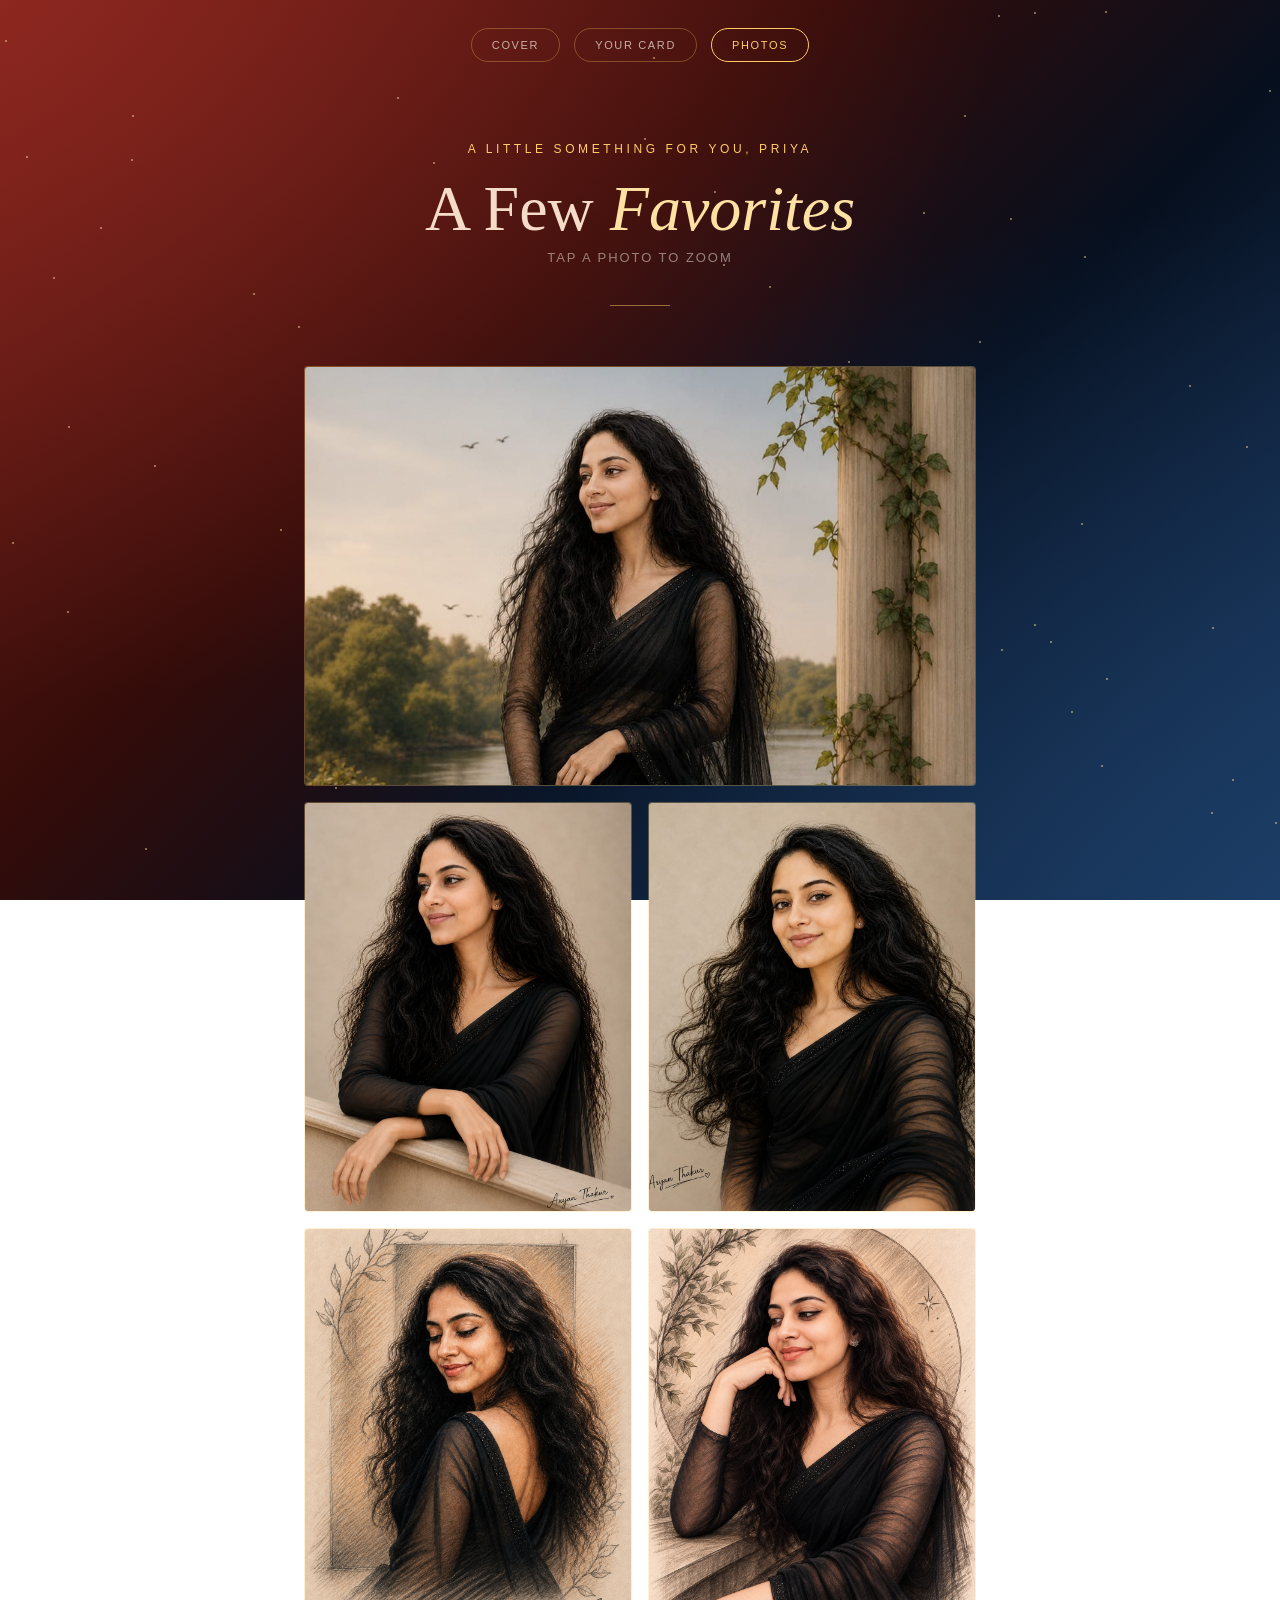
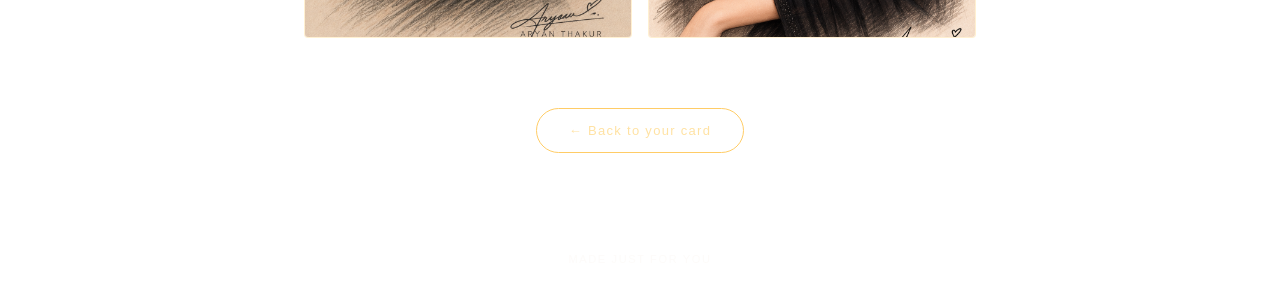
==== gallery.html @ c3a7b351 "Add files via upload" ====
<!DOCTYPE html>
<html lang="en">
<head>
<meta charset="UTF-8">
<meta name="viewport" content="width=device-width, initial-scale=1.0">
<title>Happy Birthday, Priya — Photos</title>
<meta property="og:title" content="Happy Birthday, Priya 🎂">
<meta property="og:description" content="A few favorites, just for you.">
<meta name="description" content="A few favorite photos, just for you, Priya.">
<meta name="theme-color" content="#340c09">
<link rel="stylesheet" href="style.css">
</head>
<body>

<div class="stars" id="stars"></div>

<nav class="page-nav">
  <a href="index.html" class="nav-link">Cover</a>
  <a href="message.html" class="nav-link">Your Card</a>
  <a href="gallery.html" class="nav-link active">Photos</a>
</nav>

<main>
  <div class="eyebrow">A little something for you, Priya</div>
  <h1>A Few <em>Favorites</em></h1>
  <div class="date-line">TAP A PHOTO TO ZOOM</div>
  <div class="divider"></div>

  <div class="gallery reveal" id="gallery">
    <div class="frame"><img src="assets/photo1.png" alt="Photo 1"></div>
    <div class="frame"><img src="assets/photo2.png" alt="Photo 2"></div>
    <div class="frame"><img src="assets/photo3.png" alt="Photo 3"></div>
    <div class="frame"><img src="assets/photo4.png" alt="Photo 4"></div>
    <div class="frame"><img src="assets/photo5.png" alt="Photo 5"></div>
  </div>

  <div class="page-actions reveal">
    <a href="message.html" class="candle-btn" style="text-decoration:none;">← Back to your card</a>
  </div>
</main>

<div class="lightbox" id="lightbox">
  <button class="lightbox-close" id="lightboxClose">✕</button>
  <img id="lightboxImg" src="" alt="Enlarged photo">
</div>

<footer>Made just for you</footer>

<script src="script.js"></script>
</body>
</html>
---- style.css ----
:root{
  --night: #7a1f18;
  --night-deep: #340c09;
  --blue: #1c3d66;
  --blue-deep: #060f1e;
  --gold: #ffcc66;
  --gold-soft: #ffe2a3;
  --cream: #f5dcc8;
  --line: rgba(255,204,102,0.3);
}

*{box-sizing:border-box;}

body{
  margin:0;
  background:
    radial-gradient(ellipse at top left, rgba(156,46,38,0.55) 0%, transparent 55%),
    radial-gradient(ellipse at bottom right, rgba(28,61,102,0.6) 0%, transparent 55%),
    linear-gradient(135deg, var(--night) 0%, var(--night-deep) 38%, var(--blue-deep) 62%, var(--blue) 100%);
  background-attachment: fixed;
  color: var(--cream);
  font-family: 'Georgia', 'Times New Roman', serif;
  min-height:100vh;
  overflow-x:hidden;
}

a{color:inherit;}

/* stars */
.stars{
  position:fixed;
  inset:0;
  z-index:0;
  pointer-events:none;
}
.star{
  position:absolute;
  width:2px;
  height:2px;
  background:var(--gold-soft);
  border-radius:50%;
  opacity:0.6;
  animation: twinkle 4s ease-in-out infinite;
}
@keyframes twinkle{
  0%,100%{opacity:0.15;}
  50%{opacity:0.9;}
}

@media (prefers-reduced-motion: reduce){
  .star{animation:none;opacity:0.4;}
}

main{
  position:relative;
  z-index:1;
  max-width:720px;
  margin:0 auto;
  padding: 80px 24px 100px;
}

.eyebrow{
  font-family: 'Helvetica Neue', Arial, sans-serif;
  letter-spacing: 0.3em;
  text-transform: uppercase;
  font-size: 12px;
  color: var(--gold);
  text-align:center;
  margin-bottom: 18px;
}

h1{
  font-size: clamp(38px, 7vw, 64px);
  text-align:center;
  margin: 0 0 6px;
  font-weight: 400;
  line-height: 1.1;
  color: var(--cream);
}

h1 em{
  font-style: italic;
  color: var(--gold-soft);
}

.date-line{
  text-align:center;
  font-family: 'Helvetica Neue', Arial, sans-serif;
  font-size: 13px;
  letter-spacing: 0.15em;
  color: rgba(246,241,230,0.5);
  margin-bottom: 40px;
}

.divider{
  width: 60px;
  height: 1px;
  background: var(--gold);
  margin: 0 auto 60px;
  opacity: 0.5;
}

.letter{
  background: rgba(255,255,255,0.03);
  border: 1px solid var(--line);
  border-radius: 4px;
  padding: 48px 40px;
  margin-bottom: 64px;
  font-size: 18px;
  line-height: 1.85;
  color: rgba(246,241,230,0.92);
}

.letter p{margin: 0 0 20px;}
.letter p:last-child{margin-bottom:0;}

.signature{
  text-align:right;
  font-style: italic;
  color: var(--gold-soft);
  margin-top: 32px;
}

/* Photo section */
.gallery-heading{
  text-align:center;
  font-family: 'Helvetica Neue', Arial, sans-serif;
  letter-spacing: 0.2em;
  text-transform: uppercase;
  font-size: 12px;
  color: var(--gold);
  margin-bottom: 32px;
}

.gallery{
  display:grid;
  grid-template-columns: repeat(2, 1fr);
  gap: 16px;
  margin-bottom: 70px;
}

.gallery .frame:first-child{
  grid-column: span 2;
  aspect-ratio: 16/10;
}

.gallery .frame:first-child img{
  object-position: top center;
}

.frame{
  aspect-ratio: 4/5;
  border: 1px solid var(--line);
  border-radius: 4px;
  background: rgba(255,255,255,0.02);
  display:flex;
  align-items:center;
  justify-content:center;
  overflow:hidden;
  position:relative;
  cursor: zoom-in;
}

.frame img{
  width:100%;
  height:100%;
  object-fit:cover;
  display:block;
}

.frame:nth-child(3), .frame:nth-child(4){
  grid-column: span 1;
}

/* Wish reveal */
.wish-box{
  text-align:center;
  padding: 50px 24px;
  border-top: 1px solid var(--line);
}

.wish-label{
  font-family: 'Helvetica Neue', Arial, sans-serif;
  letter-spacing: 0.2em;
  text-transform: uppercase;
  font-size: 12px;
  color: var(--gold);
  margin-bottom: 20px;
}

.candle-btn{
  background: none;
  border: 1px solid var(--gold);
  color: var(--gold-soft);
  font-family: 'Helvetica Neue', Arial, sans-serif;
  letter-spacing: 0.1em;
  font-size: 13px;
  padding: 14px 32px;
  border-radius: 999px;
  cursor: pointer;
  transition: all 0.4s ease;
}

.candle-btn:hover, .candle-btn:focus-visible{
  background: var(--gold);
  color: var(--night-deep);
}

.wish-text{
  max-width: 480px;
  margin: 36px auto 0;
  font-size: 20px;
  font-style: italic;
  line-height: 1.7;
  color: var(--gold-soft);
  opacity: 0;
  max-height: 0;
  overflow: hidden;
  transition: opacity 0.8s ease;
}

.wish-text.show{
  opacity: 1;
  max-height: 400px;
  margin-top: 36px;
}

footer{
  text-align:center;
  font-family: 'Helvetica Neue', Arial, sans-serif;
  font-size: 11px;
  letter-spacing: 0.15em;
  text-transform: uppercase;
  color: rgba(246,241,230,0.25);
  padding-bottom: 20px;
}

/* Surprises */
.surprises{
  text-align:center;
  padding: 50px 24px 10px;
  border-top: 1px solid var(--line);
}

.box-grid{
  display:grid;
  grid-template-columns: repeat(3, 1fr);
  gap: 14px;
  max-width: 420px;
  margin: 0 auto;
}

.gift-box{
  background: rgba(255,255,255,0.03);
  border: 1px solid var(--line);
  border-radius: 8px;
  padding: 24px 8px;
  cursor: pointer;
  display:flex;
  flex-direction:column;
  align-items:center;
  gap: 10px;
  transition: transform 0.3s ease, border-color 0.3s ease, background 0.3s ease;
  font-family: 'Helvetica Neue', Arial, sans-serif;
}

.gift-box:hover, .gift-box:focus-visible{
  transform: translateY(-4px);
  border-color: var(--gold);
  background: rgba(227,181,103,0.06);
}

.gift-box.opened{
  border-color: var(--gold);
  background: rgba(227,181,103,0.08);
}

.box-icon{
  font-size: 28px;
}

.box-label{
  font-size: 10px;
  letter-spacing: 0.1em;
  text-transform: uppercase;
  color: rgba(246,241,230,0.5);
}

.box-reveal{
  max-width: 480px;
  margin: 28px auto 0;
  font-size: 18px;
  font-style: italic;
  line-height: 1.7;
  color: var(--gold-soft);
  min-height: 30px;
}

.confetti-piece{
  position:fixed;
  top:-20px;
  width:8px;
  height:14px;
  z-index:999;
  pointer-events:none;
  opacity:0.9;
}

.confetti-piece.emoji-piece{
  width:auto;
  height:auto;
  background:none !important;
  font-size: 26px;
  line-height: 1;
}

.firework-particle{
  position:fixed;
  width:6px;
  height:6px;
  border-radius:50%;
  z-index:999;
  pointer-events:none;
  box-shadow: 0 0 6px 1px currentColor;
  transition: transform 0.9s cubic-bezier(0.15,0.6,0.3,1), opacity 0.9s ease-out;
}

.firework-flash{
  position:fixed;
  width:4px;
  height:4px;
  border-radius:50%;
  background: var(--cream);
  z-index:998;
  pointer-events:none;
  transform: scale(1);
  opacity: 1;
  transition: transform 0.35s ease-out, opacity 0.35s ease-out;
}

.spark{
  position:fixed;
  width:6px;
  height:6px;
  border-radius:50%;
  z-index:998;
  pointer-events:none;
  transition: transform 1s cubic-bezier(0.15,0.6,0.3,1), opacity 1s ease-out;
}

@media (prefers-reduced-motion: reduce){
  .confetti-piece{display:none;}
}

/* Scroll reveal */
.reveal{
  opacity: 0;
  transform: translateY(24px);
  transition: opacity 0.8s ease, transform 0.8s ease;
}
.reveal.in-view{
  opacity: 1;
  transform: translateY(0);
}

@media (prefers-reduced-motion: reduce){
  .reveal{opacity:1; transform:none; transition:none;}
}

/* Interactive checklist */
.check-item{
  display:flex;
  align-items:flex-start;
  gap: 14px;
  cursor: pointer;
  margin: 0 0 20px;
  user-select: none;
}
.check-item:last-child{margin-bottom:0;}

.check-box{
  flex-shrink:0;
  width: 20px;
  height: 20px;
  border: 1px solid var(--gold);
  border-radius: 4px;
  margin-top: 4px;
  position: relative;
  transition: background 0.3s ease;
}

.check-item.checked .check-box{
  background: var(--gold);
}

.check-box::after{
  content:'';
  position:absolute;
  left: 6px;
  top: 2px;
  width: 5px;
  height: 10px;
  border: solid var(--night-deep);
  border-width: 0 2px 2px 0;
  transform: rotate(45deg);
  opacity: 0;
  transition: opacity 0.2s ease;
}

.check-item.checked .check-box::after{
  opacity: 1;
}

.check-item span.check-text{
  transition: opacity 0.3s ease, text-decoration-color 0.3s ease;
  text-decoration: line-through;
  text-decoration-color: transparent;
}

.check-item.checked span.check-text{
  opacity: 0.55;
  text-decoration-color: var(--gold-soft);
}

/* Flip cards */
.flip-grid{
  display:grid;
  grid-template-columns: repeat(2, 1fr);
  gap: 14px;
}

.flip-card{
  perspective: 1000px;
  height: 130px;
}

.flip-inner{
  position:relative;
  width:100%;
  height:100%;
  transition: transform 0.6s;
  transform-style: preserve-3d;
  cursor: pointer;
}

.flip-card.flipped .flip-inner{
  transform: rotateY(180deg);
}

.flip-front, .flip-back{
  position:absolute;
  inset:0;
  backface-visibility: hidden;
  border: 1px solid var(--line);
  border-radius: 6px;
  display:flex;
  align-items:center;
  justify-content:center;
  text-align:center;
  padding: 16px;
  font-family: 'Helvetica Neue', Arial, sans-serif;
}

.flip-front{
  background: rgba(255,255,255,0.03);
  font-size: 11px;
  letter-spacing: 0.1em;
  text-transform: uppercase;
  color: rgba(246,241,230,0.5);
}

.flip-back{
  background: rgba(227,181,103,0.08);
  transform: rotateY(180deg);
  font-size: 14px;
  line-height: 1.5;
  color: var(--gold-soft);
  font-style: italic;
}

/* Lightbox */
.lightbox{
  position:fixed;
  inset:0;
  background: rgba(6,10,20,0.92);
  display:flex;
  align-items:center;
  justify-content:center;
  z-index: 1000;
  opacity:0;
  pointer-events:none;
  transition: opacity 0.3s ease;
  padding: 24px;
}

.lightbox.open{
  opacity:1;
  pointer-events:auto;
}

.lightbox img{
  max-width: 100%;
  max-height: 85vh;
  border-radius: 6px;
  border: 1px solid var(--line);
}

.lightbox-close{
  position:absolute;
  top: 24px;
  right: 24px;
  background:none;
  border: 1px solid var(--gold);
  color: var(--gold-soft);
  width: 36px;
  height: 36px;
  border-radius: 50%;
  cursor:pointer;
  font-size: 16px;
  font-family: 'Helvetica Neue', Arial, sans-serif;
}

/* Spin wheel */
.wheel-wrap{
  display:flex;
  justify-content:center;
  margin-bottom: 24px;
}

.wheel{
  width: 90px;
  height: 90px;
  border-radius: 50%;
  border: 2px solid var(--gold);
  display:flex;
  align-items:center;
  justify-content:center;
  font-size: 40px;
  background: rgba(255,204,102,0.08);
  transition: transform 2.2s cubic-bezier(0.15,0.8,0.2,1);
}

/* Gift box pop animation */
@keyframes boxPop{
  0%{transform: scale(1) rotate(0);}
  30%{transform: scale(1.15) rotate(-6deg);}
  60%{transform: scale(0.95) rotate(4deg);}
  100%{transform: scale(1.05) rotate(0);}
}

.gift-box.opened .box-icon{
  animation: boxPop 0.5s ease;
  display:inline-block;
}

/* Scroll hint */
.scroll-hint{
  text-align:center;
  margin-top: 30px;
  font-family: 'Helvetica Neue', Arial, sans-serif;
  font-size: 10px;
  letter-spacing: 0.2em;
  text-transform: uppercase;
  color: rgba(246,241,230,0.35);
  animation: bounceHint 2.2s ease-in-out infinite;
}

.scroll-hint .arrow{
  display:block;
  font-size: 16px;
  margin-top: 6px;
  color: var(--gold);
}

@keyframes bounceHint{
  0%,100%{transform: translateY(0); opacity: 0.7;}
  50%{transform: translateY(6px); opacity: 1;}
}

@media (prefers-reduced-motion: reduce){
  .scroll-hint{animation:none;}
}

/* ---------- New: page nav ---------- */
.page-nav{
  position:relative;
  z-index:1;
  display:flex;
  justify-content:center;
  gap: 14px;
  flex-wrap: wrap;
  padding: 28px 24px 0;
  font-family: 'Helvetica Neue', Arial, sans-serif;
}

.nav-link{
  border: 1px solid var(--line);
  color: rgba(246,241,230,0.7);
  text-decoration:none;
  font-size: 11px;
  letter-spacing: 0.15em;
  text-transform: uppercase;
  padding: 10px 20px;
  border-radius: 999px;
  transition: all 0.3s ease;
}

.nav-link:hover{
  border-color: var(--gold);
  color: var(--gold-soft);
  background: rgba(227,181,103,0.06);
}

.nav-link.active{
  border-color: var(--gold);
  color: var(--gold);
}

.page-actions{
  display:flex;
  justify-content:center;
  gap: 16px;
  flex-wrap: wrap;
  margin-top: 50px;
}

/* ---------- New: cover / slide-to-reveal page ---------- */
.cover-wrap{
  position:relative;
  z-index:1;
  min-height:100vh;
  display:flex;
  align-items:center;
  justify-content:center;
  padding: 24px;
  overflow:hidden;
}

.cover-card{
  position:relative;
  width:100%;
  max-width: 380px;
  aspect-ratio: 3/4;
  border: 1px solid var(--line);
  border-radius: 10px;
  background: rgba(255,255,255,0.03);
  box-shadow: 0 30px 60px rgba(0,0,0,0.35);
  display:flex;
  align-items:center;
  justify-content:center;
  overflow:hidden;
}

.cover-seal{
  position:relative;
  z-index:3;
  text-align:center;
  cursor:pointer;
  user-select:none;
  padding: 20px;
  transition: opacity 0.5s ease, transform 0.5s ease;
}

.cover-seal.hidden{
  opacity:0;
  transform: scale(0.8);
  pointer-events:none;
}

.seal-ring{
  width: 84px;
  height: 84px;
  margin: 0 auto 18px;
  border-radius:50%;
  border: 1.5px solid var(--gold);
  display:flex;
  align-items:center;
  justify-content:center;
  font-size: 34px;
  background: rgba(255,204,102,0.08);
  animation: sealPulse 2.6s ease-in-out infinite;
}

@keyframes sealPulse{
  0%,100%{ transform: scale(1); }
  50%{ transform: scale(1.06); }
}

.cover-seal .tap-label{
  font-family: 'Helvetica Neue', Arial, sans-serif;
  font-size: 11px;
  letter-spacing: 0.2em;
  text-transform: uppercase;
  color: rgba(246,241,230,0.55);
}

.cover-seal .for-label{
  font-family: 'Helvetica Neue', Arial, sans-serif;
  font-size: 11px;
  letter-spacing: 0.3em;
  text-transform: uppercase;
  color: var(--gold);
  margin-bottom: 26px;
}

.cover-face{
  position:absolute;
  inset:0;
  z-index:2;
  display:flex;
  flex-direction:column;
  align-items:center;
  justify-content:center;
  text-align:center;
  padding: 36px 26px;
  transform: translateY(100%);
  transition: transform 1s cubic-bezier(0.2,0.8,0.2,1);
}

.cover-face.open{
  transform: translateY(0);
}

.cover-face h1{
  font-size: clamp(28px, 8vw, 40px);
  margin-bottom: 8px;
}

.cover-face .date-line{
  margin-bottom: 26px;
}

.cover-face p{
  font-size: 14px;
  line-height:1.7;
  color: rgba(246,241,230,0.75);
  max-width: 300px;
  margin: 0 0 30px;
}

@media (prefers-reduced-motion: reduce){
  .seal-ring{animation:none;}
}

@media (max-width: 480px){
  .letter{padding: 32px 24px; font-size: 16px;}
  .gallery{grid-template-columns: repeat(2, 1fr);}
  .box-grid{gap: 10px;}
  .box-icon{font-size: 22px;}
}
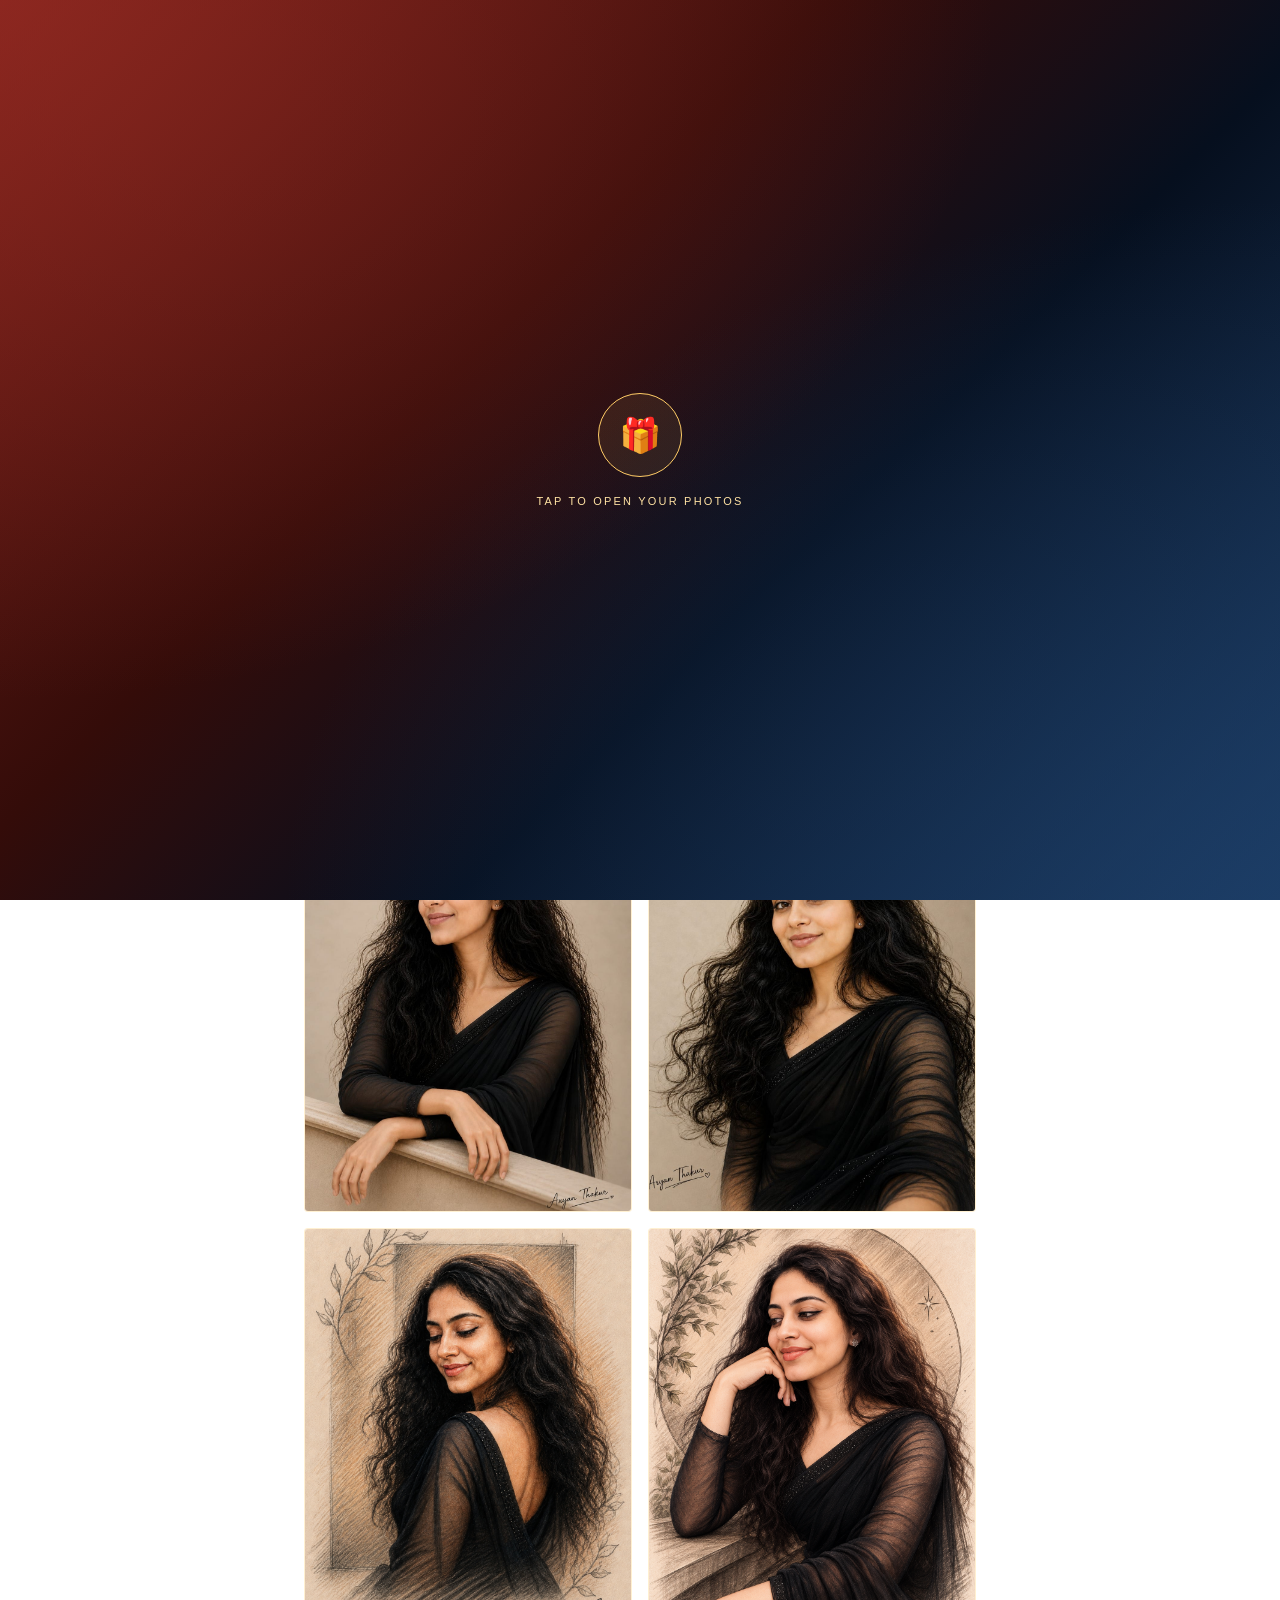
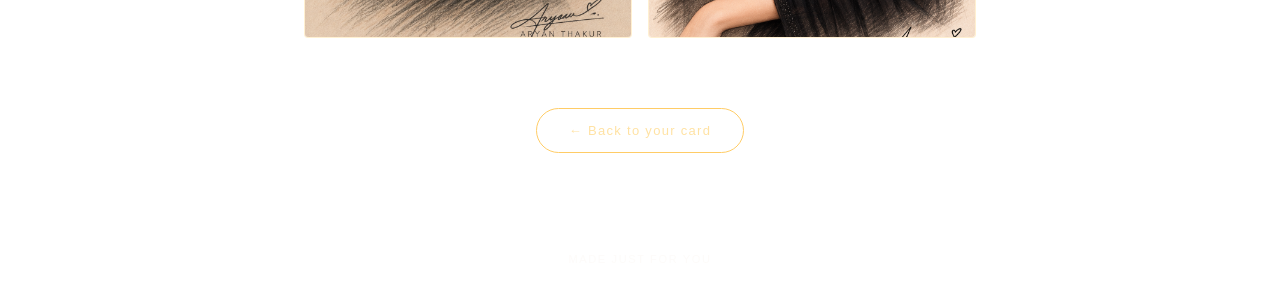
==== commit db0aacd8: "Update gallery.html" ====
--- a/gallery.html
+++ b/gallery.html
@@ -13,6 +13,36 @@
 <body>
 
 <div class="stars" id="stars"></div>
+
+<!-- Tap-to-enter gate: guarantees the song can play with sound,
+     since it starts right on the user's tap. -->
+<div id="galleryGate" style="
+  position:fixed; inset:0; z-index:1000;
+  display:flex; align-items:center; justify-content:center;
+  background: radial-gradient(ellipse at top left, rgba(156,46,38,0.55) 0%, transparent 55%),
+              radial-gradient(ellipse at bottom right, rgba(28,61,102,0.6) 0%, transparent 55%),
+              linear-gradient(135deg, #7a1f18 0%, #340c09 38%, #060f1e 62%, #1c3d66 100%);
+  cursor:pointer; text-align:center; padding:24px;">
+  <div>
+    <div style="width:84px;height:84px;margin:0 auto 18px;border-radius:50%;
+      border:1.5px solid var(--gold); display:flex; align-items:center; justify-content:center;
+      font-size:34px; background:rgba(255,204,102,0.08);">🎁</div>
+    <div style="font-family:'Helvetica Neue', Arial, sans-serif; letter-spacing:0.2em;
+      text-transform:uppercase; font-size:11px; color: var(--gold-soft);">Tap to open your photos</div>
+  </div>
+</div>
+
+<div id="suitSuitPlayer" style="position:fixed; width:1px; height:1px; overflow:hidden; opacity:0; pointer-events:none;"></div>
+<button id="suitSuitToggle" aria-label="Toggle Suit Suit song" style="
+  position:fixed; bottom:18px; right:18px; z-index:999;
+  background:linear-gradient(135deg, var(--gold) 0%, var(--gold-soft) 100%);
+  color:#340c09; border:none; border-radius:999px;
+  padding:10px 18px; font-family:'Helvetica Neue', Arial, sans-serif;
+  font-size:14px; font-weight:600; letter-spacing:.02em;
+  box-shadow:0 6px 20px rgba(0,0,0,0.35); cursor:pointer;
+  display:none; align-items:center; gap:8px;">
+  🎵 <span id="suitSuitLabel">Playing "Suit Suit" — tap to mute</span>
+</button>
 
 <nav class="page-nav">
   <a href="index.html" class="nav-link">Cover</a>
@@ -47,5 +77,72 @@
 <footer>Made just for you</footer>
 
 <script src="script.js"></script>
+
+<script>
+// Suit Suit song — plays with sound the moment the gate is tapped.
+// Uses the official YouTube video via the IFrame API (we don't host the audio file ourselves).
+(function(){
+  var VIDEO_ID = "88LgZ-cf_P4"; // Suit Suit — official video, Hindi Medium (T-Series)
+  var player, apiReady = false, gateTapped = false;
+  var gate = document.getElementById("galleryGate");
+  var toggleBtn = document.getElementById("suitSuitToggle");
+  var label = document.getElementById("suitSuitLabel");
+
+  function setLabel(playing){
+    label.textContent = playing ? 'Playing "Suit Suit" — tap to mute' : 'Play "Suit Suit"';
+  }
+
+  window.onYouTubeIframeAPIReady = function(){
+    apiReady = true;
+    player = new YT.Player('suitSuitPlayer', {
+      height: '1', width: '1', videoId: VIDEO_ID,
+      playerVars: { autoplay: 0, controls: 0, disablekb: 1, playsinline: 1 },
+      events: {
+        onReady: function(){
+          toggleBtn.style.display = 'flex';
+          if (gateTapped) startPlayback();
+        },
+        onStateChange: function(e){
+          if (e.data === YT.PlayerState.PLAYING) setLabel(!player.isMuted());
+        }
+      }
+    });
+  };
+
+  var tag = document.createElement('script');
+  tag.src = "https://www.youtube.com/iframe_api";
+  document.head.appendChild(tag);
+
+  function startPlayback(){
+    if (!apiReady || !player) return;
+    player.unMute();
+    player.setVolume(100);
+    player.playVideo();
+    setLabel(true);
+  }
+
+  gate.addEventListener('click', function(){
+    gateTapped = true;
+    gate.style.transition = 'opacity 0.5s ease';
+    gate.style.opacity = '0';
+    setTimeout(function(){ gate.style.display = 'none'; }, 500);
+    startPlayback();
+  });
+
+  toggleBtn.addEventListener('click', function(){
+    if (!apiReady || !player) return;
+    if (player.isMuted() || player.getPlayerState() !== YT.PlayerState.PLAYING) {
+      player.unMute();
+      player.setVolume(100);
+      player.playVideo();
+      setLabel(true);
+    } else {
+      player.pauseVideo();
+      setLabel(false);
+    }
+  });
+})();
+</script>
+
 </body>
 </html>
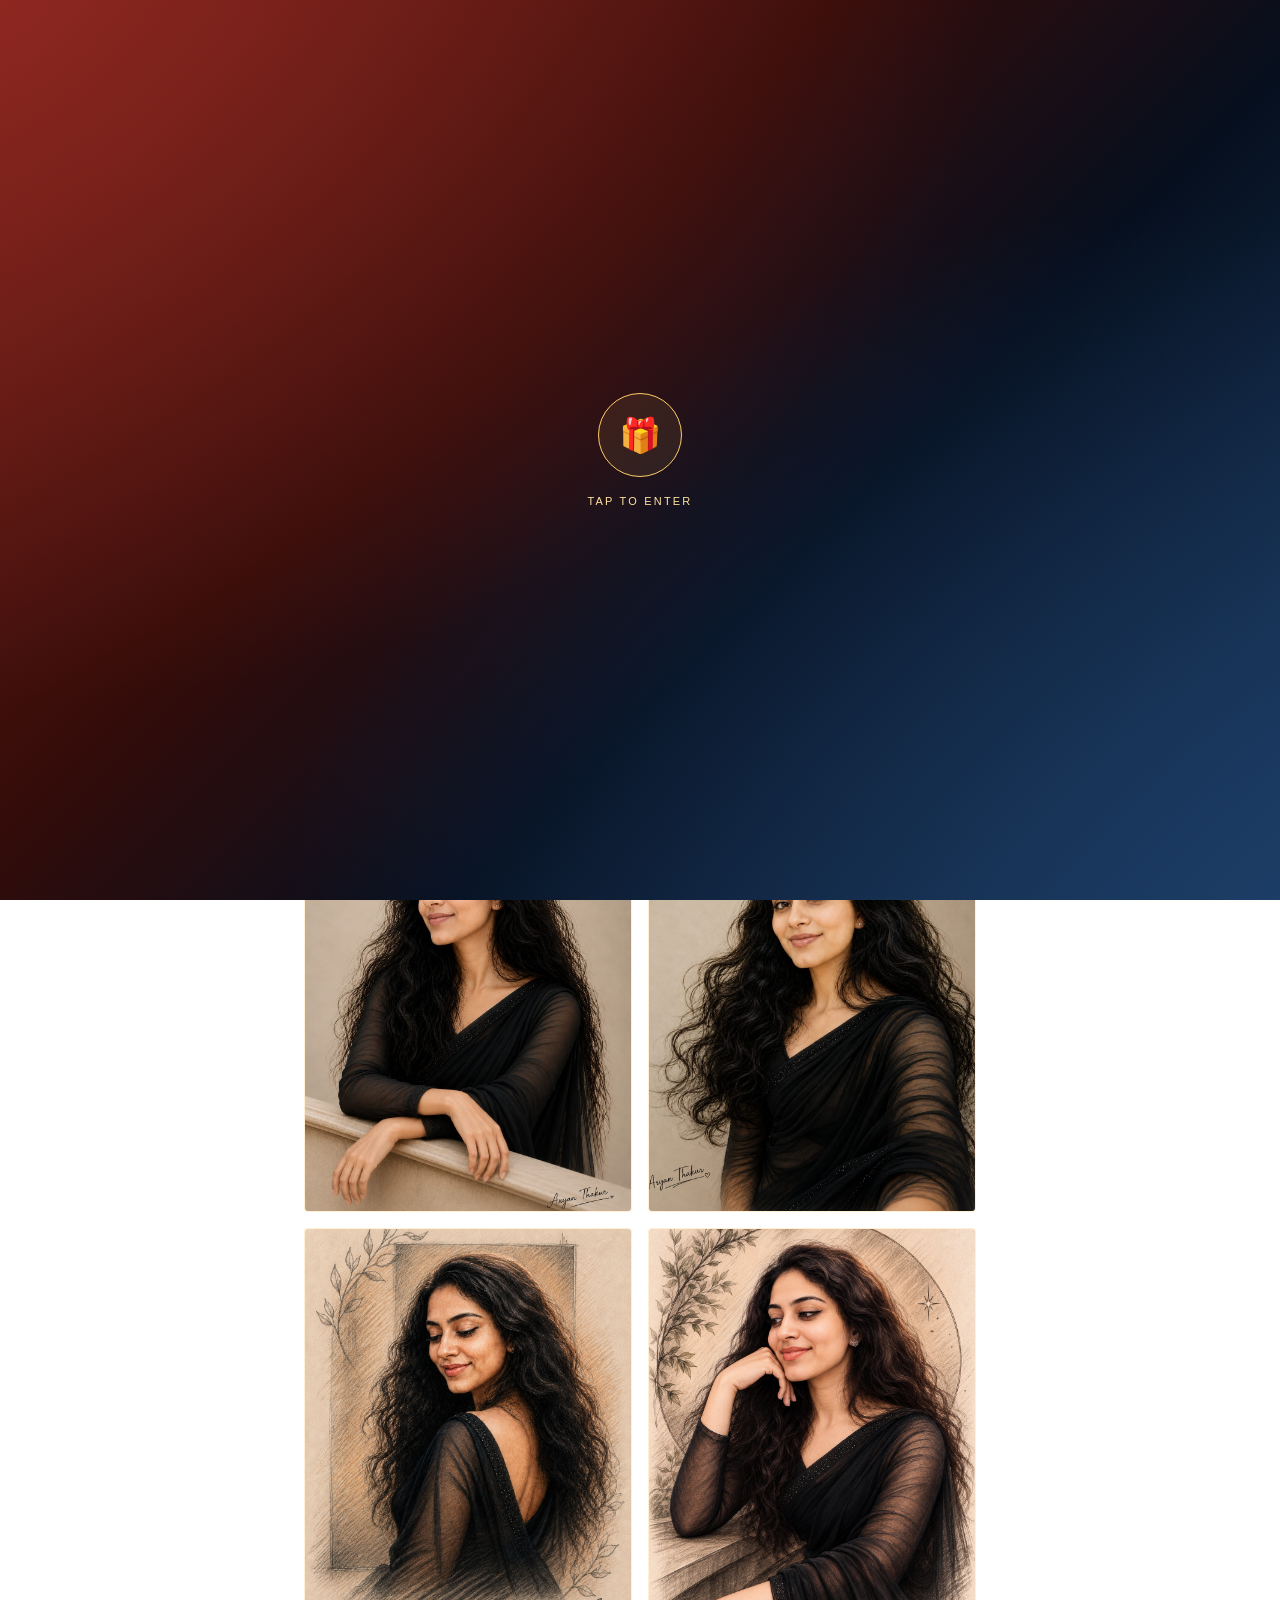
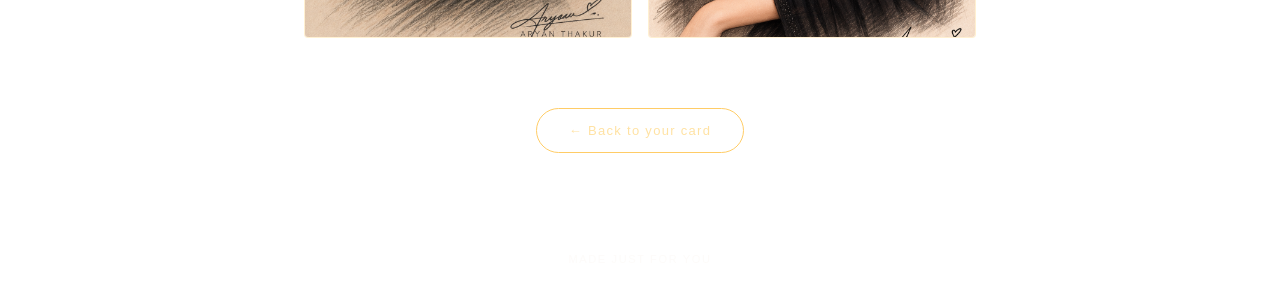
==== commit 8955e688: "Update gallery.html" ====
--- a/gallery.html
+++ b/gallery.html
@@ -13,36 +13,6 @@
 <body>
 
 <div class="stars" id="stars"></div>
-
-<!-- Tap-to-enter gate: guarantees the song can play with sound,
-     since it starts right on the user's tap. -->
-<div id="galleryGate" style="
-  position:fixed; inset:0; z-index:1000;
-  display:flex; align-items:center; justify-content:center;
-  background: radial-gradient(ellipse at top left, rgba(156,46,38,0.55) 0%, transparent 55%),
-              radial-gradient(ellipse at bottom right, rgba(28,61,102,0.6) 0%, transparent 55%),
-              linear-gradient(135deg, #7a1f18 0%, #340c09 38%, #060f1e 62%, #1c3d66 100%);
-  cursor:pointer; text-align:center; padding:24px;">
-  <div>
-    <div style="width:84px;height:84px;margin:0 auto 18px;border-radius:50%;
-      border:1.5px solid var(--gold); display:flex; align-items:center; justify-content:center;
-      font-size:34px; background:rgba(255,204,102,0.08);">🎁</div>
-    <div style="font-family:'Helvetica Neue', Arial, sans-serif; letter-spacing:0.2em;
-      text-transform:uppercase; font-size:11px; color: var(--gold-soft);">Tap to open your photos</div>
-  </div>
-</div>
-
-<div id="suitSuitPlayer" style="position:fixed; width:1px; height:1px; overflow:hidden; opacity:0; pointer-events:none;"></div>
-<button id="suitSuitToggle" aria-label="Toggle Suit Suit song" style="
-  position:fixed; bottom:18px; right:18px; z-index:999;
-  background:linear-gradient(135deg, var(--gold) 0%, var(--gold-soft) 100%);
-  color:#340c09; border:none; border-radius:999px;
-  padding:10px 18px; font-family:'Helvetica Neue', Arial, sans-serif;
-  font-size:14px; font-weight:600; letter-spacing:.02em;
-  box-shadow:0 6px 20px rgba(0,0,0,0.35); cursor:pointer;
-  display:none; align-items:center; gap:8px;">
-  🎵 <span id="suitSuitLabel">Playing "Suit Suit" — tap to mute</span>
-</button>
 
 <nav class="page-nav">
   <a href="index.html" class="nav-link">Cover</a>
@@ -78,71 +48,5 @@
 
 <script src="script.js"></script>
 
-<script>
-// Suit Suit song — plays with sound the moment the gate is tapped.
-// Uses the official YouTube video via the IFrame API (we don't host the audio file ourselves).
-(function(){
-  var VIDEO_ID = "88LgZ-cf_P4"; // Suit Suit — official video, Hindi Medium (T-Series)
-  var player, apiReady = false, gateTapped = false;
-  var gate = document.getElementById("galleryGate");
-  var toggleBtn = document.getElementById("suitSuitToggle");
-  var label = document.getElementById("suitSuitLabel");
-
-  function setLabel(playing){
-    label.textContent = playing ? 'Playing "Suit Suit" — tap to mute' : 'Play "Suit Suit"';
-  }
-
-  window.onYouTubeIframeAPIReady = function(){
-    apiReady = true;
-    player = new YT.Player('suitSuitPlayer', {
-      height: '1', width: '1', videoId: VIDEO_ID,
-      playerVars: { autoplay: 0, controls: 0, disablekb: 1, playsinline: 1 },
-      events: {
-        onReady: function(){
-          toggleBtn.style.display = 'flex';
-          if (gateTapped) startPlayback();
-        },
-        onStateChange: function(e){
-          if (e.data === YT.PlayerState.PLAYING) setLabel(!player.isMuted());
-        }
-      }
-    });
-  };
-
-  var tag = document.createElement('script');
-  tag.src = "https://www.youtube.com/iframe_api";
-  document.head.appendChild(tag);
-
-  function startPlayback(){
-    if (!apiReady || !player) return;
-    player.unMute();
-    player.setVolume(100);
-    player.playVideo();
-    setLabel(true);
-  }
-
-  gate.addEventListener('click', function(){
-    gateTapped = true;
-    gate.style.transition = 'opacity 0.5s ease';
-    gate.style.opacity = '0';
-    setTimeout(function(){ gate.style.display = 'none'; }, 500);
-    startPlayback();
-  });
-
-  toggleBtn.addEventListener('click', function(){
-    if (!apiReady || !player) return;
-    if (player.isMuted() || player.getPlayerState() !== YT.PlayerState.PLAYING) {
-      player.unMute();
-      player.setVolume(100);
-      player.playVideo();
-      setLabel(true);
-    } else {
-      player.pauseVideo();
-      setLabel(false);
-    }
-  });
-})();
-</script>
-
 </body>
 </html>
--- a/style.css
+++ b/style.css
@@ -742,6 +742,40 @@
   .seal-ring{animation:none;}
 }
 
+/* ---------- Suit Suit gate / player / toggle (site-wide, injected by script.js) ---------- */
+.suitsuit-gate{
+  position:fixed; inset:0; z-index:1000;
+  display:flex; align-items:center; justify-content:center;
+  background:
+    radial-gradient(ellipse at top left, rgba(156,46,38,0.55) 0%, transparent 55%),
+    radial-gradient(ellipse at bottom right, rgba(28,61,102,0.6) 0%, transparent 55%),
+    linear-gradient(135deg, #7a1f18 0%, #340c09 38%, #060f1e 62%, #1c3d66 100%);
+  cursor:pointer; text-align:center; padding:24px;
+  transition: opacity 0.5s ease;
+}
+.suitsuit-gate.hidden{ opacity:0; pointer-events:none; }
+.suitsuit-gate-icon{
+  width:84px; height:84px; margin:0 auto 18px; border-radius:50%;
+  border:1.5px solid var(--gold); display:flex; align-items:center; justify-content:center;
+  font-size:34px; background:rgba(255,204,102,0.08);
+}
+.suitsuit-gate-label{
+  font-family:'Helvetica Neue', Arial, sans-serif; letter-spacing:0.2em;
+  text-transform:uppercase; font-size:11px; color: var(--gold-soft);
+}
+.suitsuit-player-hidden{
+  position:fixed; width:1px; height:1px; overflow:hidden; opacity:0; pointer-events:none;
+}
+.suitsuit-toggle{
+  position:fixed; bottom:18px; right:18px; z-index:999;
+  background:linear-gradient(135deg, var(--gold) 0%, var(--gold-soft) 100%);
+  color:#340c09; border:none; border-radius:999px;
+  padding:10px 18px; font-family:'Helvetica Neue', Arial, sans-serif;
+  font-size:14px; font-weight:600; letter-spacing:.02em;
+  box-shadow:0 6px 20px rgba(0,0,0,0.35); cursor:pointer;
+  display:none; align-items:center; gap:8px;
+}
+
 @media (max-width: 480px){
   .letter{padding: 32px 24px; font-size: 16px;}
   .gallery{grid-template-columns: repeat(2, 1fr);}
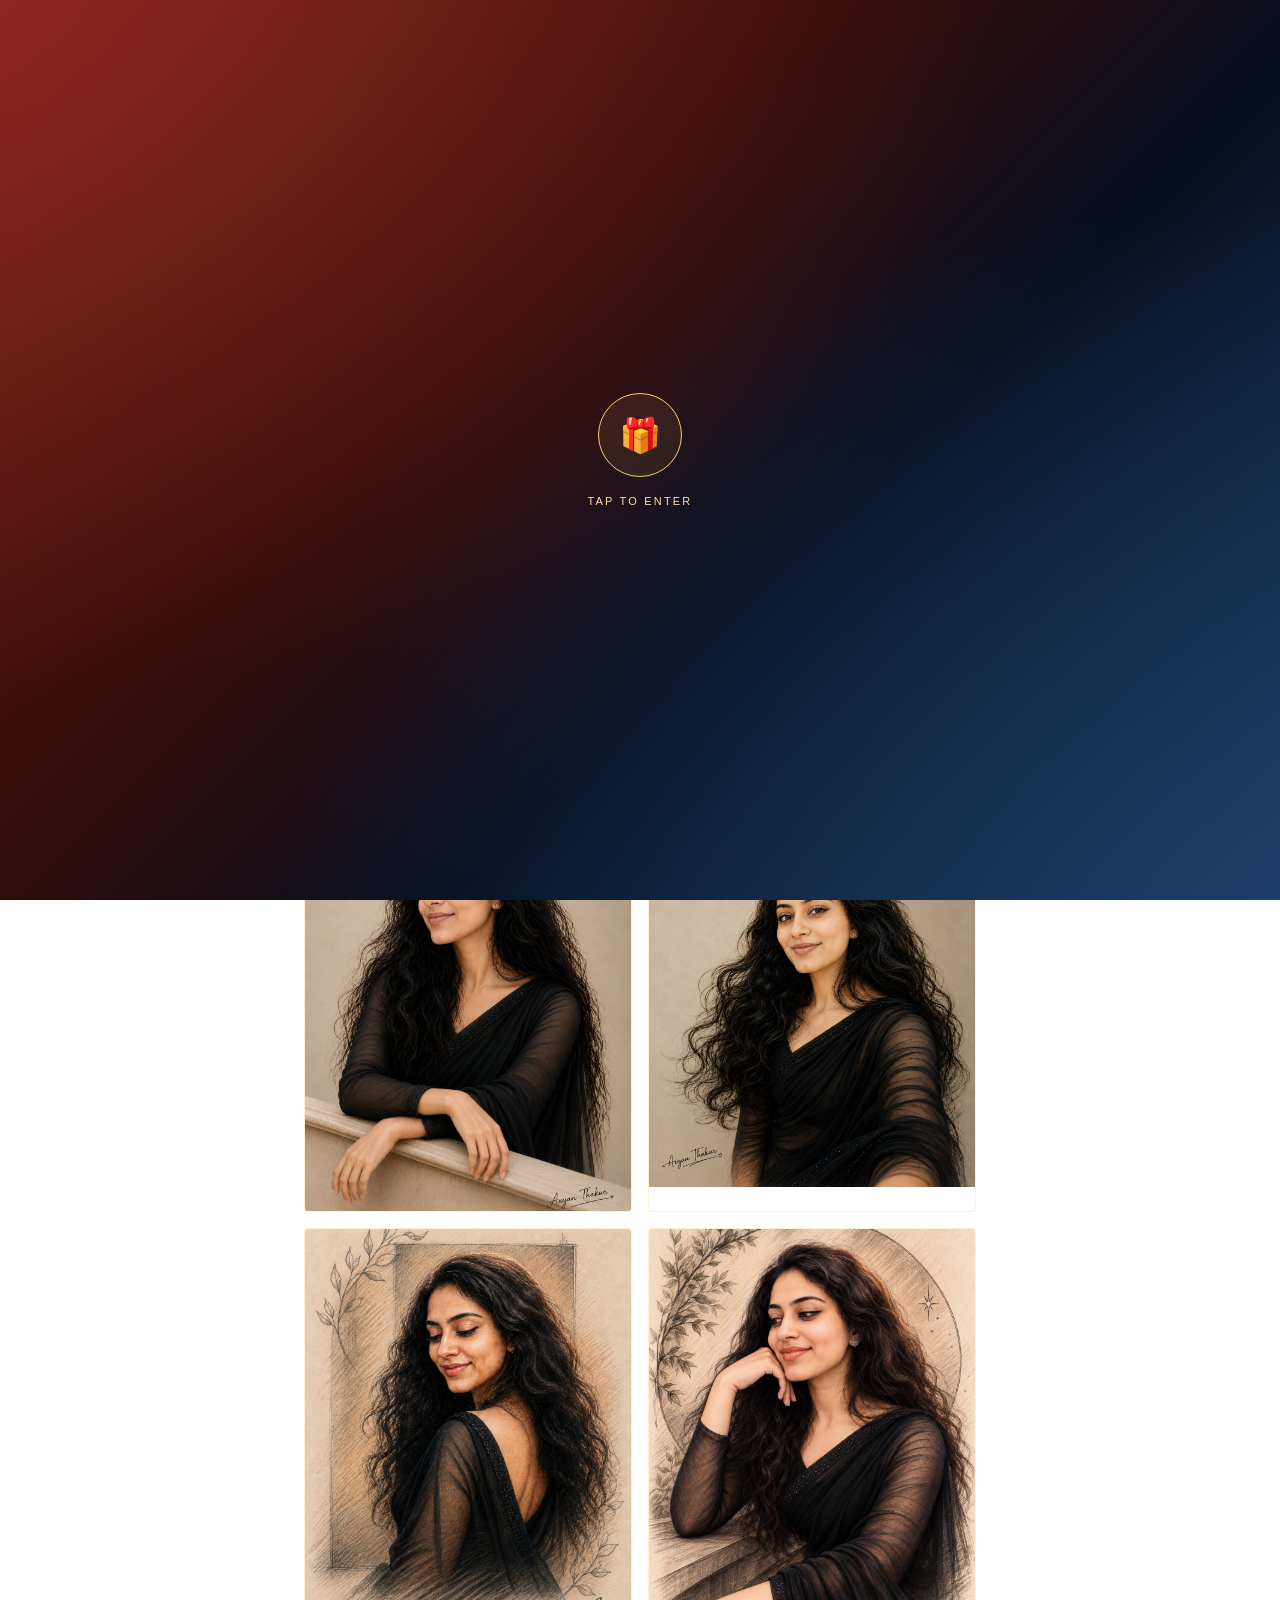
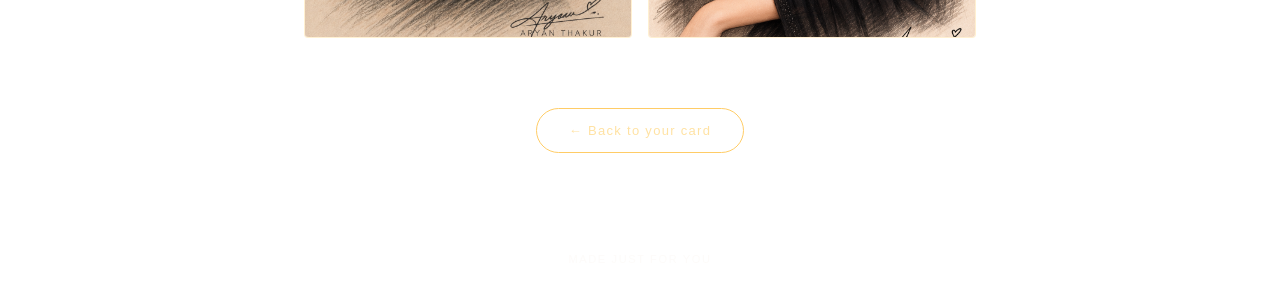
==== commit dfce2e95: "Update gallery.html" ====
--- a/gallery.html
+++ b/gallery.html
@@ -8,45 +8,39 @@
 <meta property="og:description" content="A few favorites, just for you.">
 <meta name="description" content="A few favorite photos, just for you, Priya.">
 <meta name="theme-color" content="#340c09">
+<link rel="preconnect" href="https://fonts.googleapis.com">
+<link rel="preconnect" href="https://fonts.gstatic.com" crossorigin>
+<link href="https://fonts.googleapis.com/css2?family=Cormorant+Garamond:ital,wght@0,500;0,600;1,500;1,600&family=Cinzel:wght@500;600&display=swap" rel="stylesheet">
 <link rel="stylesheet" href="style.css">
 </head>
 <body>
-
 <div class="stars" id="stars"></div>
-
 <nav class="page-nav">
   <a href="index.html" class="nav-link">Cover</a>
   <a href="message.html" class="nav-link">Your Card</a>
   <a href="gallery.html" class="nav-link active">Photos</a>
 </nav>
-
 <main>
   <div class="eyebrow">A little something for you, Priya</div>
   <h1>A Few <em>Favorites</em></h1>
-  <div class="date-line">TAP A PHOTO TO ZOOM</div>
-  <div class="divider"></div>
-
+  <div class="date-line">TAP A PHOTO TO ZOOM · DOUBLE-TAP FOR A LITTLE SURPRISE</div>
+  <div class="divider"><span></span><i>✦</i><span></span></div>
   <div class="gallery reveal" id="gallery">
-    <div class="frame"><img src="assets/photo1.png" alt="Photo 1"></div>
-    <div class="frame"><img src="assets/photo2.png" alt="Photo 2"></div>
-    <div class="frame"><img src="assets/photo3.png" alt="Photo 3"></div>
-    <div class="frame"><img src="assets/photo4.png" alt="Photo 4"></div>
-    <div class="frame"><img src="assets/photo5.png" alt="Photo 5"></div>
+    <div class="frame"><div class="frame-photo"><img src="assets/photo1.png" alt="Photo 1" loading="lazy" decoding="async"></div></div>
+    <div class="frame"><div class="frame-photo"><img src="assets/photo2.png" alt="Photo 2" loading="lazy" decoding="async"></div></div>
+    <div class="frame"><div class="frame-photo"><img src="assets/photo3.png" alt="Photo 3" loading="lazy" decoding="async"></div></div>
+    <div class="frame"><div class="frame-photo"><img src="assets/photo4.png" alt="Photo 4" loading="lazy" decoding="async"></div></div>
+    <div class="frame"><div class="frame-photo"><img src="assets/photo5.png" alt="Photo 5" loading="lazy" decoding="async"></div></div>
   </div>
-
   <div class="page-actions reveal">
     <a href="message.html" class="candle-btn" style="text-decoration:none;">← Back to your card</a>
   </div>
 </main>
-
 <div class="lightbox" id="lightbox">
   <button class="lightbox-close" id="lightboxClose">✕</button>
   <img id="lightboxImg" src="" alt="Enlarged photo">
 </div>
-
 <footer>Made just for you</footer>
-
 <script src="script.js"></script>
-
 </body>
 </html>
--- a/style.css
+++ b/style.css
@@ -76,11 +76,33 @@
   font-weight: 400;
   line-height: 1.1;
   color: var(--cream);
+  background: linear-gradient(100deg, var(--cream) 25%, var(--gold) 50%, var(--cream) 75%);
+  background-size: 220% auto;
+  background-clip: text;
+  -webkit-background-clip: text;
+  -webkit-text-fill-color: transparent;
+  animation: shimmerText 6s ease-in-out infinite;
 }
 
 h1 em{
   font-style: italic;
   color: var(--gold-soft);
+  background: linear-gradient(100deg, var(--gold) 20%, var(--gold-soft) 50%, var(--gold) 80%);
+  background-size: 220% auto;
+  background-clip: text;
+  -webkit-background-clip: text;
+  -webkit-text-fill-color: transparent;
+  animation: shimmerText 6s ease-in-out infinite;
+}
+
+@keyframes shimmerText{
+  0%{background-position: 0% center;}
+  50%{background-position: 100% center;}
+  100%{background-position: 0% center;}
+}
+
+@media (prefers-reduced-motion: reduce){
+  h1, h1 em{animation:none; background-position: 50% center;}
 }
 
 .date-line{
@@ -159,6 +181,28 @@
   overflow:hidden;
   position:relative;
   cursor: zoom-in;
+  transition: transform 0.15s ease-out, box-shadow 0.3s ease;
+  transform-style: preserve-3d;
+  will-change: transform;
+}
+
+.frame::before{
+  content:'';
+  position:absolute;
+  inset:0;
+  background: linear-gradient(120deg, transparent 30%, rgba(255,255,255,0.25) 50%, transparent 70%);
+  transform: translateX(-120%);
+  transition: transform 0.6s ease;
+  pointer-events:none;
+  z-index:2;
+}
+
+.frame:hover::before{
+  transform: translateX(120%);
+}
+
+.frame:hover{
+  box-shadow: 0 12px 30px rgba(0,0,0,0.4), 0 0 0 1px var(--gold);
 }
 
 .frame img{
@@ -581,7 +625,7 @@
   .scroll-hint{animation:none;}
 }
 
-/* ---------- New: page nav ---------- */
+/* ---------- page nav ---------- */
 .page-nav{
   position:relative;
   z-index:1;
@@ -624,7 +668,7 @@
   margin-top: 50px;
 }
 
-/* ---------- New: cover / slide-to-reveal page ---------- */
+/* ---------- cover / slide-to-reveal page ---------- */
 .cover-wrap{
   position:relative;
   z-index:1;
@@ -665,6 +709,25 @@
   opacity:0;
   transform: scale(0.8);
   pointer-events:none;
+}
+
+/* light-burst on tap */
+.seal-burst{
+  position:absolute;
+  left:50%; top:50%;
+  width:20px; height:20px;
+  margin:-10px 0 0 -10px;
+  border-radius:50%;
+  background: radial-gradient(circle, rgba(255,226,163,0.95) 0%, rgba(255,204,102,0.5) 40%, transparent 72%);
+  transform: scale(0);
+  opacity:1;
+  pointer-events:none;
+  z-index:5;
+  transition: transform 0.8s cubic-bezier(0.15,0.7,0.3,1), opacity 0.8s ease-out;
+}
+.seal-burst.go{
+  transform: scale(16);
+  opacity:0;
 }
 
 .seal-ring{
@@ -776,6 +839,224 @@
   display:none; align-items:center; gap:8px;
 }
 
+/* ---------- NEW: ambient floating embers (site-wide) ---------- */
+.ember{
+  position:fixed;
+  bottom:-12px;
+  border-radius:50%;
+  pointer-events:none;
+  z-index:0;
+  background: radial-gradient(circle, var(--gold-soft) 0%, var(--gold) 55%, transparent 100%);
+  box-shadow: 0 0 8px 2px rgba(255,204,102,0.45);
+  opacity:0;
+  animation-name: emberRise;
+  animation-timing-function: linear;
+  animation-fill-mode: forwards;
+}
+@keyframes emberRise{
+  0%{ transform: translate(0, 0); opacity:0; }
+  8%{ opacity:0.85; }
+  85%{ opacity:0.5; }
+  100%{ transform: translate(var(--drift), -110vh); opacity:0; }
+}
+
+/* ---------- NEW: glowing orb that trails the cursor (desktop only) ---------- */
+.cursor-orb{
+  position:fixed;
+  left:0; top:0;
+  width:30px; height:30px;
+  border-radius:50%;
+  background: radial-gradient(circle, rgba(255,226,163,0.55) 0%, rgba(255,204,102,0.25) 45%, transparent 75%);
+  pointer-events:none;
+  z-index:1499;
+  opacity:0;
+  transition: opacity 0.4s ease;
+  mix-blend-mode: screen;
+}
+.cursor-orb.active{ opacity:1; }
+
+/* ---------- NEW: cursor sparkle trail (desktop only) ---------- */
+.cursor-spark{
+  position:fixed;
+  width:6px; height:6px;
+  border-radius:50%;
+  background: var(--gold-soft);
+  box-shadow: 0 0 8px 3px rgba(255,226,163,0.7);
+  pointer-events:none;
+  z-index:1500;
+  opacity:0.95;
+  transition: transform 0.6s ease-out, opacity 0.6s ease-out;
+}
+
+/* ---------- NEW: big radiant burst (celebrate button) ---------- */
+.mega-burst{
+  position:fixed;
+  width:26px; height:26px;
+  margin:-13px 0 0 -13px;
+  border-radius:50%;
+  background: radial-gradient(circle, rgba(255,226,163,0.95) 0%, rgba(255,204,102,0.55) 40%, transparent 72%);
+  transform: scale(0);
+  opacity:1;
+  pointer-events:none;
+  z-index:1600;
+  transition: transform 1.1s cubic-bezier(0.15,0.7,0.3,1), opacity 1.1s ease-out;
+}
+.mega-burst.go{
+  transform: scale(34);
+  opacity:0;
+}
+
+/* ---------- NEW: staggered gallery entrance ---------- */
+.frame-stagger{
+  opacity: 0;
+  transform: translateY(28px) scale(0.96);
+  transition: opacity 0.7s ease, transform 0.7s ease;
+}
+#gallery.in-view .frame-stagger{
+  opacity: 1;
+  transform: translateY(0) scale(1);
+}
+@media (prefers-reduced-motion: reduce){
+  .frame-stagger{opacity:1; transform:none; transition:none;}
+}
+
+/* ---------- NEW: double-tap heart burst on photos ---------- */
+.heart-burst-piece{
+  position:fixed;
+  transform: translate(-50%,-50%);
+  font-size: 22px;
+  z-index: 1600;
+  pointer-events:none;
+  transition: transform 0.9s cubic-bezier(0.15,0.6,0.3,1), opacity 0.9s ease-out;
+  opacity: 1;
+}
+
+/* ---------- NEW: ambient breathing glow around gallery frames ---------- */
+.frame{
+  animation: frameGlowPulse 4.5s ease-in-out infinite;
+}
+.frame:nth-child(1){ animation-delay: 0s; }
+.frame:nth-child(2){ animation-delay: 0.9s; }
+.frame:nth-child(3){ animation-delay: 1.8s; }
+.frame:nth-child(4){ animation-delay: 2.7s; }
+.frame:nth-child(5){ animation-delay: 3.6s; }
+
+.frame:hover{
+  animation-play-state: paused;
+}
+
+@keyframes frameGlowPulse{
+  0%,100%{ box-shadow: 0 0 0 rgba(255,204,102,0); }
+  50%{ box-shadow: 0 0 20px 3px rgba(255,204,102,0.3); }
+}
+
+@media (prefers-reduced-motion: reduce){
+  .frame{animation:none;}
+}
+
+/* ---------- NEW: sealed letter reveal ---------- */
+.envelope-wrap{
+  max-width: 480px;
+  margin: 0 auto;
+  position: relative;
+  min-height: 140px;
+}
+.envelope-seal{
+  cursor: pointer;
+  text-align: center;
+  padding: 34px 20px;
+  border: 1px solid var(--line);
+  border-radius: 8px;
+  background: rgba(255,255,255,0.03);
+  transition: opacity 0.5s ease, transform 0.5s ease;
+}
+.envelope-seal:hover{
+  border-color: var(--gold);
+  background: rgba(227,181,103,0.06);
+}
+.envelope-seal.hidden{
+  opacity: 0;
+  transform: scale(0.9);
+  pointer-events: none;
+  position: absolute;
+  inset: 0;
+}
+.envelope-seal-icon{
+  font-size: 30px;
+  margin-bottom: 10px;
+}
+.envelope-seal-label{
+  font-family: 'Helvetica Neue', Arial, sans-serif;
+  font-size: 11px;
+  letter-spacing: 0.15em;
+  text-transform: uppercase;
+  color: rgba(246,241,230,0.55);
+}
+.envelope-letter{
+  max-height: 0;
+  overflow: hidden;
+  transition: max-height 0.6s ease;
+  padding: 0 2px;
+}
+.envelope-letter.show{
+  max-height: 900px;
+  margin-top: 14px;
+}
+.envelope-paper{
+  position: relative;
+  background:
+    linear-gradient(180deg, #f7efdc 0%, #efe1c0 100%);
+  border-radius: 3px;
+  padding: 30px 26px 26px;
+  box-shadow: 0 22px 45px rgba(0,0,0,0.4), inset 0 0 0 1px rgba(122,31,24,0.12);
+  transform-origin: top center;
+  transform: translateY(16px) scaleY(0.07) rotate(-2deg);
+  opacity: 0;
+  transition: transform 0.9s cubic-bezier(0.32, 1.5, 0.4, 1), opacity 0.35s ease;
+}
+.envelope-paper.open{
+  transform: translateY(0) scaleY(1) rotate(0deg);
+  opacity: 1;
+}
+.envelope-paper::before,
+.envelope-paper::after{
+  content: '';
+  position: absolute;
+  left: 6%;
+  right: 6%;
+  height: 1px;
+  background: rgba(122,31,24,0.16);
+  pointer-events: none;
+}
+.envelope-paper::before{ top: 33%; }
+.envelope-paper::after{ top: 66%; }
+.envelope-letter p{
+  position: relative;
+  z-index: 1;
+  font-size: 16px;
+  line-height: 1.85;
+  color: #3a2418;
+  font-style: italic;
+  white-space: pre-wrap;
+  margin: 0;
+}
+.envelope-cursor{
+  display: inline-block;
+  width: 2px;
+  height: 1em;
+  background: #7a1f18;
+  margin-left: 2px;
+  vertical-align: text-bottom;
+  animation: caretBlink 0.9s steps(1) infinite;
+}
+@keyframes caretBlink{
+  50%{ opacity: 0; }
+}
+@media (prefers-reduced-motion: reduce){
+  .envelope-cursor{ animation: none; }
+  .envelope-paper{ transition: opacity 0.3s ease; transform: none !important; }
+}
+
 @media (max-width: 480px){
   .letter{padding: 32px 24px; font-size: 16px;}
   .gallery{grid-template-columns: repeat(2, 1fr);}
